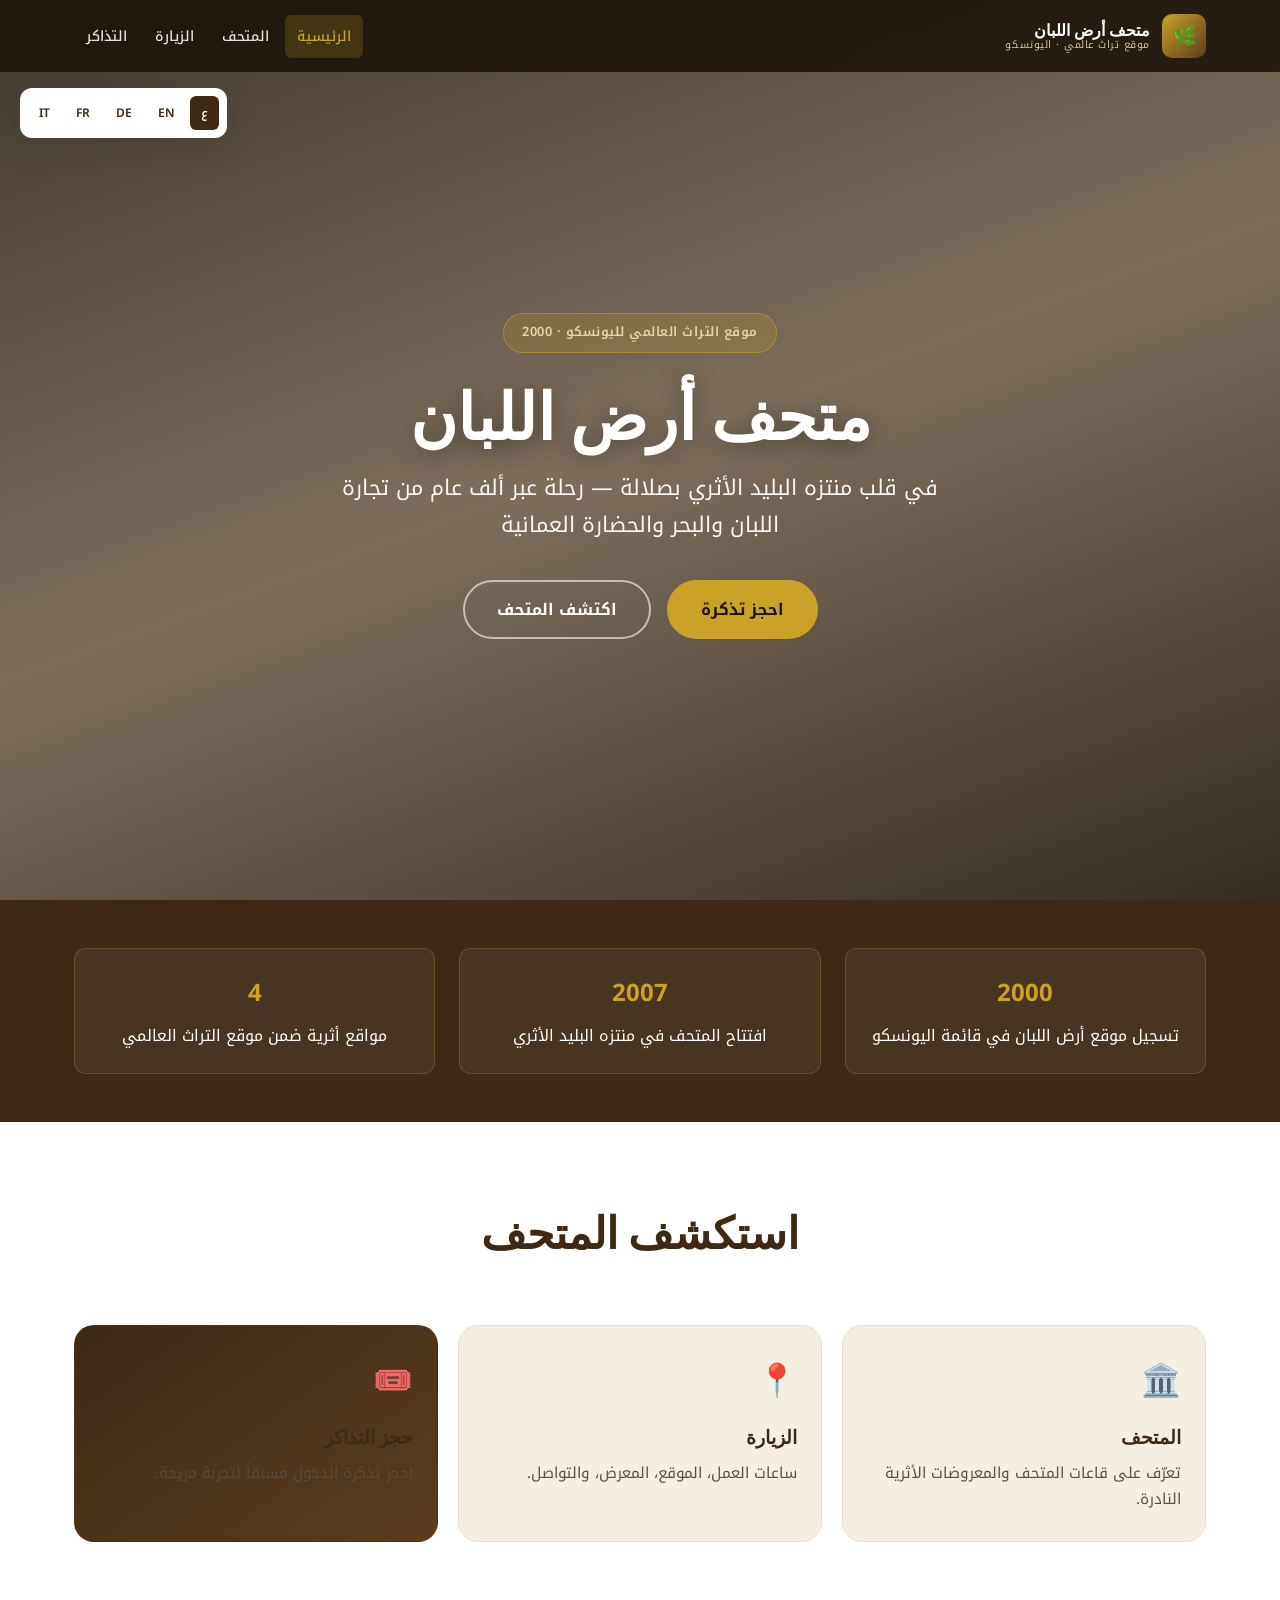
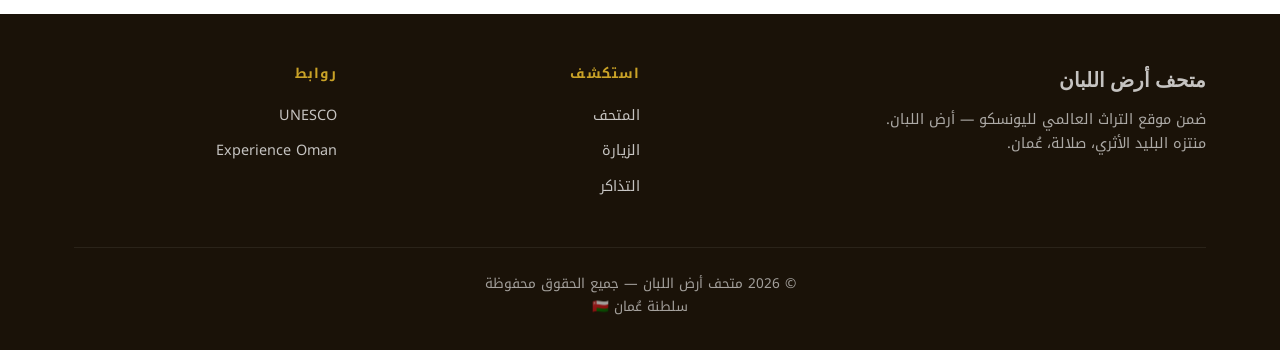
==== index[1].html @ 8c547d2c "Add files via upload" ====
<!DOCTYPE html>
<html lang="ar" dir="rtl">
<head>
    <meta charset="UTF-8">
    <meta name="viewport" content="width=device-width, initial-scale=1.0">
    <meta name="description" content="متحف أرض اللبان في البليد بصلالة — موقع التراث العالمي لليونسكو.">
    <link rel="icon" href="favicon.svg" type="image/svg+xml">
    <link rel="stylesheet" href="style.css">
    <link rel="preconnect" href="https://fonts.googleapis.com">
    <link rel="preconnect" href="https://fonts.gstatic.com" crossorigin>
    <link href="https://fonts.googleapis.com/css2?family=Noto+Kufi+Arabic:wght@400;600;700&family=Playfair+Display:wght@600;700&family=Source+Sans+3:wght@400;600;700&display=swap" rel="stylesheet">
    <title>متحف أرض اللبان</title>
</head>
<body class="lang-rtl" data-page="index">
    <a href="#main" class="skip-link" data-i18n="skip">تخطي إلى المحتوى</a>

    <div class="language-toggle" role="group" aria-label="Language">
        <a href="#" class="lang-btn active" data-lang="ar" aria-current="true">ع</a>
        <a href="#" class="lang-btn" data-lang="en">EN</a>
        <a href="#" class="lang-btn" data-lang="de">DE</a>
        <a href="#" class="lang-btn" data-lang="fr">FR</a>
        <a href="#" class="lang-btn" data-lang="it">IT</a>
    </div>

    <header class="navbar" role="banner">
        <div class="container">
            <a href="index.html" class="logo">
                <span class="logo-mark" aria-hidden="true">🌿</span>
                <span class="logo-text">
                    <span class="logo-title" data-i18n="logo.title">متحف أرض اللبان</span>
                    <span class="logo-sub" data-i18n="logo.sub">موقع تراث عالمي · اليونسكو</span>
                </span>
            </a>
            <button class="nav-toggle" type="button" aria-expanded="false" aria-controls="main-nav">
                <span></span><span></span><span></span>
            </button>
            <nav id="main-nav" aria-label="Main">
                <ul class="nav-links">
                    <li><a href="index.html" class="active" data-i18n="nav.home">الرئيسية</a></li>
                    <li><a href="museum.html" data-i18n="nav.museum">المتحف</a></li>
                    <li><a href="visit.html" data-i18n="nav.visit">الزيارة</a></li>
                    <li><a href="tickets.html" data-i18n="nav.tickets">التذاكر</a></li>
                </ul>
            </nav>
        </div>
        <div class="nav-overlay" aria-hidden="true"></div>
    </header>

    <main id="main">
        <section class="hero" aria-label="Home">
            <div class="hero-content">
                <span class="hero-badge" data-i18n="hero.badge">موقع التراث العالمي لليونسكو · 2000</span>
                <h1 data-i18n="hero.title">متحف أرض اللبان</h1>
                <p class="hero-lead" data-i18n="hero.lead">في قلب منتزه البليد الأثري بصلالة</p>
                <div class="hero-actions">
                    <a href="tickets.html" class="cta-btn cta-btn--primary" data-i18n="hero.cta.tickets">احجز تذكرة</a>
                    <a href="museum.html" class="cta-btn cta-btn--outline" data-i18n="hero.cta.museum">اكتشف المتحف</a>
                </div>
            </div>
        </section>

        <section class="unesco-strip" aria-label="UNESCO">
            <div class="container unesco-grid">
                <div class="unesco-card reveal">
                    <strong>2000</strong>
                    <span data-i18n="unesco.2000">تسجيل موقع أرض اللبان في قائمة اليونسكو</span>
                </div>
                <div class="unesco-card reveal">
                    <strong>2007</strong>
                    <span data-i18n="unesco.2007">افتتاح المتحف في منتزه البليد الأثري</span>
                </div>
                <div class="unesco-card reveal">
                    <strong>4</strong>
                    <span data-i18n="unesco.4">مواقع أثرية ضمن موقع التراث العالمي</span>
                </div>
            </div>
        </section>

        <section class="home-cards">
            <div class="container">
                <header class="section-header reveal">
                    <h2 data-i18n="home.teaser.title">استكشف المتحف</h2>
                </header>
                <div class="home-cards-grid">
                    <a href="museum.html" class="home-card reveal">
                        <span class="home-card-icon" aria-hidden="true">🏛️</span>
                        <h3 data-i18n="home.card.museum">المتحف</h3>
                        <p data-i18n="home.teaser.museum">تعرّف على قاعات المتحف والمعروضات.</p>
                    </a>
                    <a href="visit.html" class="home-card reveal">
                        <span class="home-card-icon" aria-hidden="true">📍</span>
                        <h3 data-i18n="home.card.visit">الزيارة</h3>
                        <p data-i18n="home.teaser.visit">ساعات العمل، الموقع، والتواصل.</p>
                    </a>
                    <a href="tickets.html" class="home-card reveal home-card--accent">
                        <span class="home-card-icon" aria-hidden="true">🎟️</span>
                        <h3 data-i18n="home.card.tickets">حجز التذاكر</h3>
                        <p data-i18n="home.teaser.tickets">احجز تذكرة الدخول مسبقاً.</p>
                    </a>
                </div>
            </div>
        </section>
    </main>

    <footer class="footer" role="contentinfo">
        <div class="container">
            <div class="footer-grid">
                <div class="footer-brand">
                    <p class="logo-title" data-i18n="logo.title">متحف أرض اللبان</p>
                    <p data-i18n="footer.brand">ضمن موقع التراث العالمي لليونسكو</p>
                </div>
                <div>
                    <h4 data-i18n="footer.explore">استكشف</h4>
                    <ul>
                        <li><a href="museum.html" data-i18n="nav.museum">المتحف</a></li>
                        <li><a href="visit.html" data-i18n="nav.visit">الزيارة</a></li>
                        <li><a href="tickets.html" data-i18n="nav.tickets">التذاكر</a></li>
                    </ul>
                </div>
                <div>
                    <h4 data-i18n="footer.links">روابط</h4>
                    <ul>
                        <li><a href="https://whc.unesco.org/en/list/1010/" target="_blank" rel="noopener noreferrer">UNESCO</a></li>
                        <li><a href="https://experienceoman.om/" target="_blank" rel="noopener noreferrer">Experience Oman</a></li>
                    </ul>
                </div>
            </div>
            <div class="footer-bottom">
                <p>&copy; <span id="year"></span> <span data-i18n="footer.rights">متحف أرض اللبان</span></p>
                <p data-i18n="footer.country">سلطنة عُمان 🇴🇲</p>
            </div>
        </div>
    </footer>

    <script src="i18n.js" defer></script>
    <script src="script.js" defer></script>
</body>
</html>
---- style.css ----
/* Museum of the Land of Frankincense — Design System */

*,
*::before,
*::after {
    margin: 0;
    padding: 0;
    box-sizing: border-box;
}

:root {
    --color-deep: #1a1208;
    --color-primary: #3d2914;
    --color-primary-light: #5c3d1e;
    --color-gold: #c9a227;
    --color-gold-light: #e8d5a3;
    --color-sand: #f5efe3;
    --color-sand-dark: #e8dfd0;
    --color-text: #2c2416;
    --color-text-muted: #5a5044;
    --color-white: #ffffff;
    --font-arabic: 'Noto Kufi Arabic', 'Segoe UI', sans-serif;
    --font-display: 'Playfair Display', Georgia, serif;
    --font-body: 'Source Sans 3', 'Segoe UI', sans-serif;
    --shadow-sm: 0 2px 8px rgba(26, 18, 8, 0.08);
    --shadow-md: 0 8px 32px rgba(26, 18, 8, 0.12);
    --shadow-lg: 0 16px 48px rgba(26, 18, 8, 0.18);
    --radius: 12px;
    --radius-lg: 20px;
    --transition: 0.3s cubic-bezier(0.4, 0, 0.2, 1);
    --nav-height: 72px;
}

html {
    scroll-behavior: smooth;
}

body {
    font-family: var(--font-arabic);
    line-height: 1.7;
    color: var(--color-text);
    background: var(--color-sand);
    overflow-x: hidden;
}

body.lang-ltr {
    font-family: var(--font-body);
}

img {
    max-width: 100%;
    height: auto;
    display: block;
}

a {
    color: var(--color-primary);
    transition: color var(--transition);
}

a:hover {
    color: var(--color-gold);
}

.container {
    max-width: 1180px;
    margin: 0 auto;
    padding: 0 24px;
}

/* Skip link */
.skip-link {
    position: absolute;
    top: -100px;
    left: 50%;
    transform: translateX(-50%);
    background: var(--color-gold);
    color: var(--color-deep);
    padding: 10px 20px;
    border-radius: 0 0 8px 8px;
    z-index: 10000;
    font-weight: 700;
    text-decoration: none;
}

.skip-link:focus {
    top: 0;
}

/* Language toggle */
.language-toggle {
    position: fixed;
    top: 88px;
    left: 20px;
    z-index: 1001;
    display: flex;
    flex-wrap: wrap;
    gap: 4px;
    background: var(--color-white);
    padding: 8px;
    border-radius: var(--radius);
    box-shadow: var(--shadow-md);
    max-width: calc(100vw - 40px);
}

html[dir="ltr"] .language-toggle {
    left: auto;
    right: 20px;
}

.lang-btn {
    padding: 6px 10px;
    text-decoration: none;
    color: var(--color-primary);
    border-radius: 6px;
    font-size: 0.75rem;
    font-weight: 600;
    border: 1px solid transparent;
    transition: var(--transition);
    white-space: nowrap;
}

.lang-btn.active,
.lang-btn:hover {
    background: var(--color-primary);
    color: var(--color-white);
}

/* Navigation */
.navbar {
    position: fixed;
    top: 0;
    left: 0;
    right: 0;
    z-index: 1000;
    height: var(--nav-height);
    background: rgba(26, 18, 8, 0.85);
    backdrop-filter: blur(12px);
    -webkit-backdrop-filter: blur(12px);
    transition: background var(--transition), box-shadow var(--transition);
}

.navbar--scrolled {
    background: rgba(26, 18, 8, 0.96);
    box-shadow: var(--shadow-md);
}

.navbar .container {
    display: flex;
    align-items: center;
    justify-content: space-between;
    height: 100%;
    gap: 16px;
}

.logo {
    display: flex;
    align-items: center;
    gap: 12px;
    text-decoration: none;
    color: var(--color-white);
    flex-shrink: 0;
}

.logo-mark {
    width: 44px;
    height: 44px;
    border-radius: 10px;
    background: linear-gradient(135deg, var(--color-gold), var(--color-primary-light));
    display: flex;
    align-items: center;
    justify-content: center;
    font-size: 1.25rem;
}

.logo-text {
    display: flex;
    flex-direction: column;
    line-height: 1.2;
}

.logo-title {
    font-family: var(--font-display);
    font-size: 1rem;
    font-weight: 700;
    color: var(--color-white);
}

.logo-sub {
    font-size: 0.65rem;
    color: var(--color-gold-light);
    opacity: 0.9;
    letter-spacing: 0.05em;
    text-transform: uppercase;
}

.nav-toggle {
    display: none;
    flex-direction: column;
    justify-content: center;
    gap: 5px;
    width: 44px;
    height: 44px;
    background: transparent;
    border: 1px solid rgba(255, 255, 255, 0.3);
    border-radius: 8px;
    cursor: pointer;
    padding: 10px;
}

.nav-toggle span {
    display: block;
    height: 2px;
    background: var(--color-white);
    border-radius: 2px;
    transition: var(--transition);
}

.nav-toggle.is-active span:nth-child(1) {
    transform: translateY(7px) rotate(45deg);
}

.nav-toggle.is-active span:nth-child(2) {
    opacity: 0;
}

.nav-toggle.is-active span:nth-child(3) {
    transform: translateY(-7px) rotate(-45deg);
}

.nav-links {
    display: flex;
    list-style: none;
    gap: 4px;
    align-items: center;
}

.nav-links a {
    color: rgba(255, 255, 255, 0.88);
    text-decoration: none;
    font-size: 0.875rem;
    font-weight: 500;
    padding: 8px 12px;
    border-radius: 6px;
    transition: var(--transition);
}

.nav-links a:hover,
.nav-links a.active {
    color: var(--color-white);
    background: rgba(201, 162, 39, 0.2);
}

.nav-overlay {
    display: none;
}

/* Hero */
.hero {
    min-height: 100vh;
    min-height: 100dvh;
    display: flex;
    align-items: center;
    justify-content: center;
    text-align: center;
    color: var(--color-white);
    position: relative;
    padding: calc(var(--nav-height) + 60px) 24px 80px;
    background:
        linear-gradient(160deg, rgba(26, 18, 8, 0.82) 0%, rgba(61, 41, 20, 0.65) 50%, rgba(26, 18, 8, 0.88) 100%),
        url('https://commons.wikimedia.org/wiki/Special:FilePath/Salalah,_museo_della_terra_degli_incensi,_entrata.jpg?width=1920') center/cover no-repeat;
}

.hero-badge {
    display: inline-flex;
    align-items: center;
    gap: 8px;
    background: rgba(201, 162, 39, 0.2);
    border: 1px solid rgba(201, 162, 39, 0.5);
    padding: 8px 18px;
    border-radius: 50px;
    font-size: 0.8rem;
    font-weight: 600;
    letter-spacing: 0.04em;
    margin-bottom: 24px;
    color: var(--color-gold-light);
}

.hero-content {
    position: relative;
    z-index: 2;
    max-width: 820px;
}

.hero h1 {
    font-family: var(--font-display);
    font-size: clamp(2.25rem, 6vw, 4rem);
    font-weight: 700;
    line-height: 1.15;
    margin-bottom: 20px;
    text-shadow: 0 4px 24px rgba(0, 0, 0, 0.4);
}

.hero-lead {
    font-size: clamp(1rem, 2.5vw, 1.35rem);
    opacity: 0.95;
    margin-bottom: 36px;
    max-width: 600px;
    margin-left: auto;
    margin-right: auto;
}

.hero-actions {
    display: flex;
    flex-wrap: wrap;
    gap: 16px;
    justify-content: center;
}

.cta-btn {
    display: inline-flex;
    align-items: center;
    justify-content: center;
    padding: 14px 32px;
    border-radius: 50px;
    font-size: 1rem;
    font-weight: 700;
    cursor: pointer;
    text-decoration: none;
    transition: var(--transition);
    border: 2px solid transparent;
}

.cta-btn--primary {
    background: var(--color-gold);
    color: var(--color-deep);
    border-color: var(--color-gold);
}

.cta-btn--primary:hover {
    background: var(--color-gold-light);
    transform: translateY(-2px);
    box-shadow: var(--shadow-lg);
}

.cta-btn--outline {
    background: transparent;
    color: var(--color-white);
    border-color: rgba(255, 255, 255, 0.6);
}

.cta-btn--outline:hover {
    background: rgba(255, 255, 255, 0.12);
    border-color: var(--color-white);
}

/* Section common */
section {
    padding: 96px 0;
}

.section-header {
    text-align: center;
    max-width: 680px;
    margin: 0 auto 56px;
}

.section-header h2 {
    font-family: var(--font-display);
    font-size: clamp(1.75rem, 4vw, 2.75rem);
    color: var(--color-primary);
    margin-bottom: 16px;
}

.section-header p {
    color: var(--color-text-muted);
    font-size: 1.05rem;
}

.section-tag {
    display: inline-block;
    font-size: 0.75rem;
    font-weight: 700;
    letter-spacing: 0.12em;
    text-transform: uppercase;
    color: var(--color-gold);
    margin-bottom: 12px;
}

/* UNESCO strip */
.unesco-strip {
    background: var(--color-primary);
    color: var(--color-white);
    padding: 48px 0;
}

.unesco-grid {
    display: grid;
    grid-template-columns: repeat(auto-fit, minmax(220px, 1fr));
    gap: 24px;
}

.unesco-card {
    text-align: center;
    padding: 24px;
    border-radius: var(--radius);
    background: rgba(255, 255, 255, 0.06);
    border: 1px solid rgba(201, 162, 39, 0.25);
    opacity: 0;
    transform: translateY(20px);
    transition: opacity 0.6s ease, transform 0.6s ease;
}

.unesco-card.is-visible {
    opacity: 1;
    transform: translateY(0);
}

.unesco-card strong {
    display: block;
    font-size: 1.5rem;
    color: var(--color-gold);
    margin-bottom: 8px;
}

/* About */
.about {
    background: var(--color-white);
}

.about-content {
    display: grid;
    grid-template-columns: 1fr 1fr;
    gap: 56px;
    align-items: center;
}

.about-text p {
    margin-bottom: 18px;
    color: var(--color-text-muted);
}

.about-text h3 {
    color: var(--color-primary);
    margin: 28px 0 16px;
    font-size: 1.15rem;
}

.features {
    list-style: none;
}

.features li {
    padding: 10px 0;
    padding-inline-start: 28px;
    position: relative;
    color: var(--color-text-muted);
}

.features li::before {
    content: '';
    position: absolute;
    inset-inline-start: 0;
    top: 50%;
    transform: translateY(-50%);
    width: 8px;
    height: 8px;
    background: var(--color-gold);
    border-radius: 50%;
}

.about-image img {
    border-radius: var(--radius-lg);
    box-shadow: var(--shadow-lg);
    width: 100%;
    aspect-ratio: 4/3;
    object-fit: cover;
}

/* Halls */
.halls {
    background: var(--color-sand);
}

.halls-grid {
    display: grid;
    grid-template-columns: repeat(auto-fit, minmax(280px, 1fr));
    gap: 28px;
}

.hall-card {
    background: var(--color-white);
    border-radius: var(--radius-lg);
    overflow: hidden;
    box-shadow: var(--shadow-sm);
    transition: var(--transition);
}

.hall-card:hover {
    transform: translateY(-6px);
    box-shadow: var(--shadow-md);
}

.hall-card img {
    width: 100%;
    height: 200px;
    object-fit: cover;
}

.hall-card-body {
    padding: 28px;
}

.hall-card h3 {
    color: var(--color-primary);
    margin-bottom: 12px;
    font-family: var(--font-display);
}

.hall-card p {
    color: var(--color-text-muted);
    font-size: 0.95rem;
}

/* Video */
.video-section {
    background: var(--color-deep);
    color: var(--color-white);
}

.video-section .section-header h2,
.video-section .section-header p {
    color: var(--color-white);
}

.video-section .section-header p {
    opacity: 0.8;
}

.video-container {
    position: relative;
    border-radius: var(--radius-lg);
    overflow: hidden;
    box-shadow: var(--shadow-lg);
    aspect-ratio: 16/9;
    max-width: 960px;
    margin: 0 auto;
}

.video-container iframe {
    position: absolute;
    inset: 0;
    width: 100%;
    height: 100%;
    border: 0;
}

.video-note {
    text-align: center;
    margin-top: 20px;
    font-size: 0.85rem;
    opacity: 0.65;
}

/* Gallery */
.gallery {
    background: var(--color-white);
}

.gallery-grid {
    display: grid;
    grid-template-columns: repeat(auto-fill, minmax(280px, 1fr));
    gap: 20px;
}

.gallery-item {
    position: relative;
    border-radius: var(--radius);
    overflow: hidden;
    box-shadow: var(--shadow-sm);
    opacity: 0;
    transform: translateY(16px);
    transition: opacity 0.5s ease, transform 0.5s ease, box-shadow var(--transition);
}

.gallery-item.is-visible {
    opacity: 1;
    transform: translateY(0);
}

.gallery-item:hover {
    box-shadow: var(--shadow-md);
}

.gallery-item img {
    width: 100%;
    height: 220px;
    object-fit: cover;
    transition: transform 0.5s ease;
}

.gallery-item:hover img {
    transform: scale(1.05);
}

.gallery-item figcaption {
    padding: 16px;
    background: var(--color-sand);
    font-weight: 600;
    color: var(--color-primary);
    font-size: 0.9rem;
}

.gallery-credit {
    text-align: center;
    margin-top: 24px;
    font-size: 0.8rem;
    color: var(--color-text-muted);
}

/* Exhibits */
.exhibits {
    background: var(--color-sand);
}

.exhibits-detailed {
    display: flex;
    flex-direction: column;
    gap: 32px;
}

.exhibit-detailed-card {
    background: var(--color-white);
    border-radius: var(--radius-lg);
    overflow: hidden;
    box-shadow: var(--shadow-sm);
    opacity: 0;
    transform: translateY(20px);
    transition: opacity 0.5s ease, transform 0.5s ease;
}

.exhibit-detailed-card.is-visible {
    opacity: 1;
    transform: translateY(0);
}

.exhibit-detail-header {
    display: flex;
    flex-wrap: wrap;
    align-items: center;
    justify-content: space-between;
    gap: 12px;
    padding: 24px 28px;
    background: linear-gradient(135deg, var(--color-primary), var(--color-primary-light));
    color: var(--color-white);
}

.exhibit-detail-header h3 {
    font-family: var(--font-display);
    font-size: 1.25rem;
}

.period {
    background: rgba(201, 162, 39, 0.25);
    color: var(--color-gold-light);
    padding: 6px 14px;
    border-radius: 50px;
    font-size: 0.8rem;
    font-weight: 600;
}

.exhibit-detail-content {
    display: grid;
    grid-template-columns: 280px 1fr;
    gap: 32px;
    padding: 28px;
}

.exhibit-detail-image img {
    border-radius: var(--radius);
    width: 100%;
    aspect-ratio: 4/3;
    object-fit: cover;
}

.exhibit-detail-text p {
    margin-bottom: 14px;
    color: var(--color-text-muted);
}

.exhibit-detail-text strong {
    color: var(--color-primary);
}

.exhibit-details {
    margin-top: 16px;
    padding-inline-start: 20px;
    color: var(--color-text-muted);
}

.exhibit-details li {
    margin-bottom: 8px;
}

/* Map */
.map-section {
    background: var(--color-white);
}

.map-wrapper {
    display: grid;
    grid-template-columns: 1.4fr 1fr;
    gap: 32px;
    align-items: start;
}

.map-container {
    border-radius: var(--radius-lg);
    overflow: hidden;
    box-shadow: var(--shadow-md);
    min-height: 400px;
}

.map-container iframe {
    width: 100%;
    height: 100%;
    min-height: 400px;
    border: 0;
    display: block;
}

.map-info {
    background: var(--color-sand);
    padding: 32px;
    border-radius: var(--radius-lg);
    border-inline-start: 4px solid var(--color-gold);
}

.map-info h3 {
    color: var(--color-primary);
    margin-bottom: 20px;
    font-family: var(--font-display);
}

.map-info p {
    margin-bottom: 14px;
    color: var(--color-text-muted);
}

.map-info strong {
    color: var(--color-primary);
}

.map-link {
    display: inline-flex;
    margin-top: 16px;
    font-weight: 600;
}

/* Visiting */
.visiting {
    background: var(--color-sand);
}

.visiting-grid {
    display: grid;
    grid-template-columns: repeat(auto-fit, minmax(260px, 1fr));
    gap: 24px;
}

.visit-card {
    background: var(--color-white);
    padding: 28px;
    border-radius: var(--radius-lg);
    border-top: 4px solid var(--color-gold);
    box-shadow: var(--shadow-sm);
    opacity: 0;
    transform: translateY(16px);
    transition: opacity 0.5s ease, transform 0.5s ease, box-shadow var(--transition);
}

.visit-card.is-visible {
    opacity: 1;
    transform: translateY(0);
}

.visit-card:hover {
    box-shadow: var(--shadow-md);
}

.visit-card-icon {
    font-size: 1.75rem;
    margin-bottom: 12px;
}

.visit-card h3 {
    color: var(--color-primary);
    font-size: 1.1rem;
    margin-bottom: 12px;
}

.visit-card p {
    color: var(--color-text-muted);
    font-size: 0.95rem;
    line-height: 1.8;
}

/* Contact */
.contact {
    background: var(--color-white);
}

.contact-content {
    display: grid;
    grid-template-columns: 1fr 1fr;
    gap: 48px;
}

.contact-info h3 {
    color: var(--color-primary);
    margin-bottom: 20px;
    font-family: var(--font-display);
}

.contact-info p {
    margin-bottom: 12px;
    color: var(--color-text-muted);
}

.contact-info a {
    font-weight: 600;
}

.social-links {
    display: flex;
    flex-wrap: wrap;
    gap: 10px;
    margin-top: 20px;
}

.social-btn {
    display: inline-flex;
    padding: 10px 18px;
    background: var(--color-primary);
    color: var(--color-white);
    text-decoration: none;
    border-radius: 8px;
    font-size: 0.875rem;
    font-weight: 600;
    transition: var(--transition);
}

.social-btn:hover {
    background: var(--color-gold);
    color: var(--color-deep);
}

.contact-form {
    background: var(--color-sand);
    padding: 32px;
    border-radius: var(--radius-lg);
}

.contact-form h3 {
    color: var(--color-primary);
    margin-bottom: 20px;
    font-family: var(--font-display);
}

.contact-form input,
.contact-form textarea {
    width: 100%;
    padding: 14px 16px;
    margin-bottom: 14px;
    border: 1px solid var(--color-sand-dark);
    border-radius: 8px;
    font-size: 1rem;
    font-family: inherit;
    background: var(--color-white);
    transition: border-color var(--transition), box-shadow var(--transition);
}

.contact-form input:focus,
.contact-form textarea:focus {
    outline: none;
    border-color: var(--color-gold);
    box-shadow: 0 0 0 3px rgba(201, 162, 39, 0.2);
}

.submit-btn {
    width: 100%;
    padding: 14px;
    background: var(--color-primary);
    color: var(--color-white);
    border: none;
    border-radius: 8px;
    font-size: 1rem;
    font-weight: 700;
    cursor: pointer;
    font-family: inherit;
    transition: var(--transition);
}

.submit-btn:hover {
    background: var(--color-gold);
    color: var(--color-deep);
}

.form-status {
    margin-top: 12px;
    padding: 12px;
    background: rgba(201, 162, 39, 0.15);
    border-radius: 8px;
    color: var(--color-primary);
    font-size: 0.9rem;
}

/* Footer */
.footer {
    background: var(--color-deep);
    color: rgba(255, 255, 255, 0.85);
    padding: 48px 0 32px;
}

.footer-grid {
    display: grid;
    grid-template-columns: 2fr 1fr 1fr;
    gap: 40px;
    margin-bottom: 40px;
}

.footer-brand .logo-title {
    font-size: 1.25rem;
    margin-bottom: 12px;
}

.footer-brand p {
    font-size: 0.9rem;
    opacity: 0.75;
    max-width: 320px;
}

.footer h4 {
    color: var(--color-gold);
    font-size: 0.85rem;
    letter-spacing: 0.08em;
    text-transform: uppercase;
    margin-bottom: 16px;
}

.footer ul {
    list-style: none;
}

.footer ul li {
    margin-bottom: 8px;
}

.footer ul a {
    color: rgba(255, 255, 255, 0.75);
    text-decoration: none;
    font-size: 0.9rem;
}

.footer ul a:hover {
    color: var(--color-gold-light);
}

.footer-bottom {
    border-top: 1px solid rgba(255, 255, 255, 0.1);
    padding-top: 24px;
    text-align: center;
    font-size: 0.85rem;
    opacity: 0.7;
}

/* Lightbox */
#lightbox {
    position: fixed;
    inset: 0;
    z-index: 2000;
    display: flex;
    align-items: center;
    justify-content: center;
    padding: 24px;
}

#lightbox[hidden] {
    display: none;
}

.lightbox-backdrop {
    position: absolute;
    inset: 0;
    background: rgba(0, 0, 0, 0.9);
}

.lightbox-content {
    position: relative;
    z-index: 1;
    max-width: 90vw;
    max-height: 90vh;
}

.lightbox-content img {
    max-height: 80vh;
    border-radius: var(--radius);
}

.lightbox-caption {
    color: var(--color-white);
    text-align: center;
    margin-top: 12px;
}

.lightbox-close {
    position: absolute;
    top: -48px;
    inset-inline-end: 0;
    background: transparent;
    border: none;
    color: var(--color-white);
    font-size: 2rem;
    cursor: pointer;
    line-height: 1;
}

body.lightbox-open,
body.nav-open {
    overflow: hidden;
}

/* Reveal */
.reveal {
    opacity: 0;
    transform: translateY(24px);
    transition: opacity 0.7s ease, transform 0.7s ease;
}

.reveal.is-visible {
    opacity: 1;
    transform: translateY(0);
}

/* Animations */
@keyframes fadeInUp {
    from {
        opacity: 0;
        transform: translateY(24px);
    }
    to {
        opacity: 1;
        transform: translateY(0);
    }
}

.hero-content {
    animation: fadeInUp 1s ease-out;
}

/* Page hero (inner pages) */
.page-hero {
    padding: calc(var(--nav-height) + 48px) 0 40px;
    background: linear-gradient(165deg, var(--color-deep) 0%, var(--color-primary) 100%);
    color: var(--color-white);
    text-align: center;
}

.page-hero h1 {
    font-family: var(--font-display);
    font-size: clamp(1.75rem, 5vw, 2.5rem);
}

.page-hero-lead {
    margin-top: 12px;
    max-width: 560px;
    margin-inline: auto;
    opacity: 0.9;
    line-height: 1.6;
}

.page-hero--tickets .section-tag {
    display: inline-block;
    margin-bottom: 12px;
}

/* Home cards */
.home-cards {
    padding: 72px 0;
    background: var(--color-white);
}

.home-cards-grid {
    display: grid;
    grid-template-columns: repeat(auto-fit, minmax(240px, 1fr));
    gap: 20px;
}

.home-card {
    display: block;
    padding: 28px 24px;
    background: var(--color-sand);
    border-radius: var(--radius-lg);
    text-decoration: none;
    color: inherit;
    border: 1px solid var(--color-sand-dark);
    transition: var(--transition);
    opacity: 0;
    transform: translateY(16px);
}

.home-card.is-visible {
    opacity: 1;
    transform: translateY(0);
}

.home-card:hover {
    transform: translateY(-4px);
    box-shadow: var(--shadow-md);
    border-color: var(--color-gold-light);
}

.home-card--accent {
    background: linear-gradient(145deg, var(--color-primary), var(--color-primary-light));
    color: var(--color-white);
    border-color: transparent;
}

.home-card--accent h3,
.home-card--accent p {
    color: var(--color-white);
}

.home-card--accent p {
    opacity: 0.85;
}

.home-card-icon {
    font-size: 2rem;
    display: block;
    margin-bottom: 12px;
}

.home-card h3 {
    font-family: var(--font-display);
    color: var(--color-primary);
    margin-bottom: 8px;
    font-size: 1.2rem;
}

.home-card p {
    color: var(--color-text-muted);
    font-size: 0.95rem;
}

.gallery-grid--compact {
    grid-template-columns: repeat(auto-fill, minmax(200px, 1fr));
}

.gallery-grid--compact .gallery-item img {
    height: 180px;
}

/* Video facade — loads YouTube only on tap */
.video-facade {
    display: block;
    width: 100%;
    height: 100%;
    position: absolute;
    inset: 0;
    padding: 0;
    border: 0;
    cursor: pointer;
    background: var(--color-deep);
}

.video-facade img {
    width: 100%;
    height: 100%;
    object-fit: cover;
}

.video-facade-play {
    position: absolute;
    inset: 0;
    display: flex;
    align-items: center;
    justify-content: center;
    background: rgba(26, 18, 8, 0.45);
    color: var(--color-white);
    font-weight: 700;
    font-size: 1rem;
}

.video-facade-play::before {
    content: '▶';
    margin-inline-end: 10px;
    font-size: 1.25rem;
}

.video-container .video-iframe {
    position: absolute;
    inset: 0;
    width: 100%;
    height: 100%;
    border: 0;
}

.map-lazy {
    min-height: 280px;
    background: var(--color-sand-dark);
    border-radius: var(--radius-lg);
    overflow: hidden;
}

.map-lazy iframe {
    width: 100%;
    height: 100%;
    min-height: 280px;
    border: 0;
}

.visit-card-link {
    display: inline-block;
    margin-top: 12px;
    font-weight: 700;
    font-size: 0.9rem;
    text-decoration: none;
    color: var(--color-gold);
}

.visit-card-link:hover {
    color: var(--color-primary);
}

/* Tickets */
.tickets-section {
    padding: 48px 0 80px;
    background: var(--color-white);
}

.tickets-layout {
    display: grid;
    grid-template-columns: 1fr 1.4fr;
    gap: 40px;
    align-items: start;
}

.tickets-price-card {
    background: var(--color-sand);
    padding: 24px;
    border-radius: var(--radius-lg);
    margin-bottom: 20px;
}

.tickets-price-card h3 {
    color: var(--color-primary);
    margin-bottom: 8px;
    font-size: 1rem;
}

.tickets-price-value {
    font-size: 1.35rem;
    font-weight: 700;
    color: var(--color-primary);
    font-family: var(--font-display);
}

.tickets-hours-note {
    margin-top: 8px;
    font-size: 0.85rem;
    color: var(--color-text-muted);
}

.tickets-tips {
    list-style: none;
    margin-bottom: 24px;
    color: var(--color-text-muted);
    font-size: 0.95rem;
}

.tickets-tips li {
    padding: 8px 0;
    padding-inline-start: 20px;
    position: relative;
}

.tickets-tips li::before {
    content: '•';
    position: absolute;
    inset-inline-start: 0;
    color: var(--color-gold);
}

.tickets-info-link {
    width: 100%;
    text-align: center;
}

.tickets-form {
    background: var(--color-sand);
    padding: 28px;
    border-radius: var(--radius-lg);
    display: flex;
    flex-direction: column;
    gap: 16px;
}

.tickets-form label {
    display: flex;
    flex-direction: column;
    gap: 6px;
    font-weight: 600;
    font-size: 0.9rem;
    color: var(--color-primary);
}

.tickets-form input,
.tickets-form select,
.tickets-form textarea,
.contact-form input,
.contact-form textarea {
    padding: 12px 14px;
    border: 1px solid var(--color-sand-dark);
    border-radius: 8px;
    font: inherit;
    background: var(--color-white);
    width: 100%;
}

.form-row {
    display: grid;
    grid-template-columns: 1fr 1fr;
    gap: 16px;
}

.submit-btn--large {
    padding: 16px 24px;
    font-size: 1.05rem;
}

.nav-links a.active {
    color: var(--color-gold);
}

/* Responsive — mobile & tablet */
@media (max-width: 900px) {
    :root {
        --nav-height: 64px;
    }

    /* backdrop-filter breaks position:fixed — menu stuck in header */
    .navbar {
        backdrop-filter: none;
        -webkit-backdrop-filter: none;
    }

    .logo-sub {
        display: none;
    }

    .logo-title {
        font-size: 0.9rem;
    }

    .logo-mark {
        width: 38px;
        height: 38px;
    }

    .nav-toggle {
        display: flex;
        flex-shrink: 0;
    }

    /* Hide desktop nav in header — drawer only when open */
    .navbar nav {
        position: static;
    }

    .nav-links {
        display: none;
        position: fixed;
        top: var(--nav-height);
        inset-inline-end: 0;
        inset-inline-start: auto;
        width: min(280px, 78vw);
        max-width: 280px;
        height: calc(100dvh - var(--nav-height));
        height: calc(100vh - var(--nav-height));
        margin: 0;
        padding: 16px 12px 24px;
        background: var(--color-deep);
        flex-direction: column;
        align-items: stretch;
        gap: 2px;
        z-index: 1100;
        overflow-y: auto;
        -webkit-overflow-scrolling: touch;
        box-shadow: -8px 0 32px rgba(0, 0, 0, 0.35);
        border-radius: 16px 0 0 0;
    }

    html[dir="rtl"] .nav-links {
        inset-inline-end: 0;
        inset-inline-start: auto;
        box-shadow: -8px 0 32px rgba(0, 0, 0, 0.35);
        border-radius: 16px 0 0 0;
    }

    html[dir="ltr"] .nav-links {
        box-shadow: 8px 0 32px rgba(0, 0, 0, 0.35);
        border-radius: 0 16px 0 0;
    }

    .nav-links.is-open {
        display: flex;
    }

    .nav-links a {
        padding: 12px 14px;
        font-size: 0.95rem;
        border-radius: 8px;
    }

    .nav-overlay {
        display: block;
        position: fixed;
        inset: 0;
        top: var(--nav-height);
        background: rgba(0, 0, 0, 0.45);
        z-index: 1090;
        opacity: 0;
        pointer-events: none;
        transition: opacity var(--transition);
    }

    .nav-overlay.is-visible {
        opacity: 1;
        pointer-events: auto;
    }

    /* Language bar: compact, inside top area — not over content */
    .language-toggle {
        top: auto;
        bottom: 12px;
        left: 12px;
        right: 12px;
        transform: none;
        justify-content: center;
        padding: 6px;
        z-index: 900;
        max-width: none;
    }

    html[dir="ltr"] .language-toggle {
        left: 12px;
        right: 12px;
        transform: none;
    }

    body.nav-open .language-toggle {
        z-index: 1080;
    }

    .lang-btn {
        flex: 1;
        text-align: center;
        padding: 8px 6px;
        font-size: 0.7rem;
    }

    .about-content,
    .contact-content,
    .map-wrapper,
    .exhibit-detail-content,
    .footer-grid,
    .tickets-layout,
    .form-row {
        grid-template-columns: 1fr;
    }

    .exhibit-detail-content {
        padding: 20px;
    }

    section {
        padding: 64px 0;
    }

    .hero {
        padding-bottom: 72px;
    }

    body {
        padding-bottom: 56px;
    }

    @keyframes navDrawerIn {
        from {
            opacity: 0;
            transform: translateX(16px);
        }
        to {
            opacity: 1;
            transform: translateX(0);
        }
    }

    html[dir="rtl"] .nav-links.is-open {
        animation: navDrawerInRtl 0.25s ease;
    }

    html[dir="ltr"] .nav-links.is-open {
        animation: navDrawerIn 0.25s ease;
    }

    @keyframes navDrawerInRtl {
        from {
            opacity: 0;
            transform: translateX(-16px);
        }
        to {
            opacity: 1;
            transform: translateX(0);
        }
    }
}

@media (max-width: 480px) {
    .hero-actions {
        flex-direction: column;
        width: 100%;
    }

    .cta-btn {
        width: 100%;
    }

    .nav-links {
        width: min(260px, 82vw);
    }
}

@media (prefers-reduced-motion: reduce) {
    *,
    *::before,
    *::after {
        animation-duration: 0.01ms !important;
        transition-duration: 0.01ms !important;
    }

    html {
        scroll-behavior: auto;
    }
}
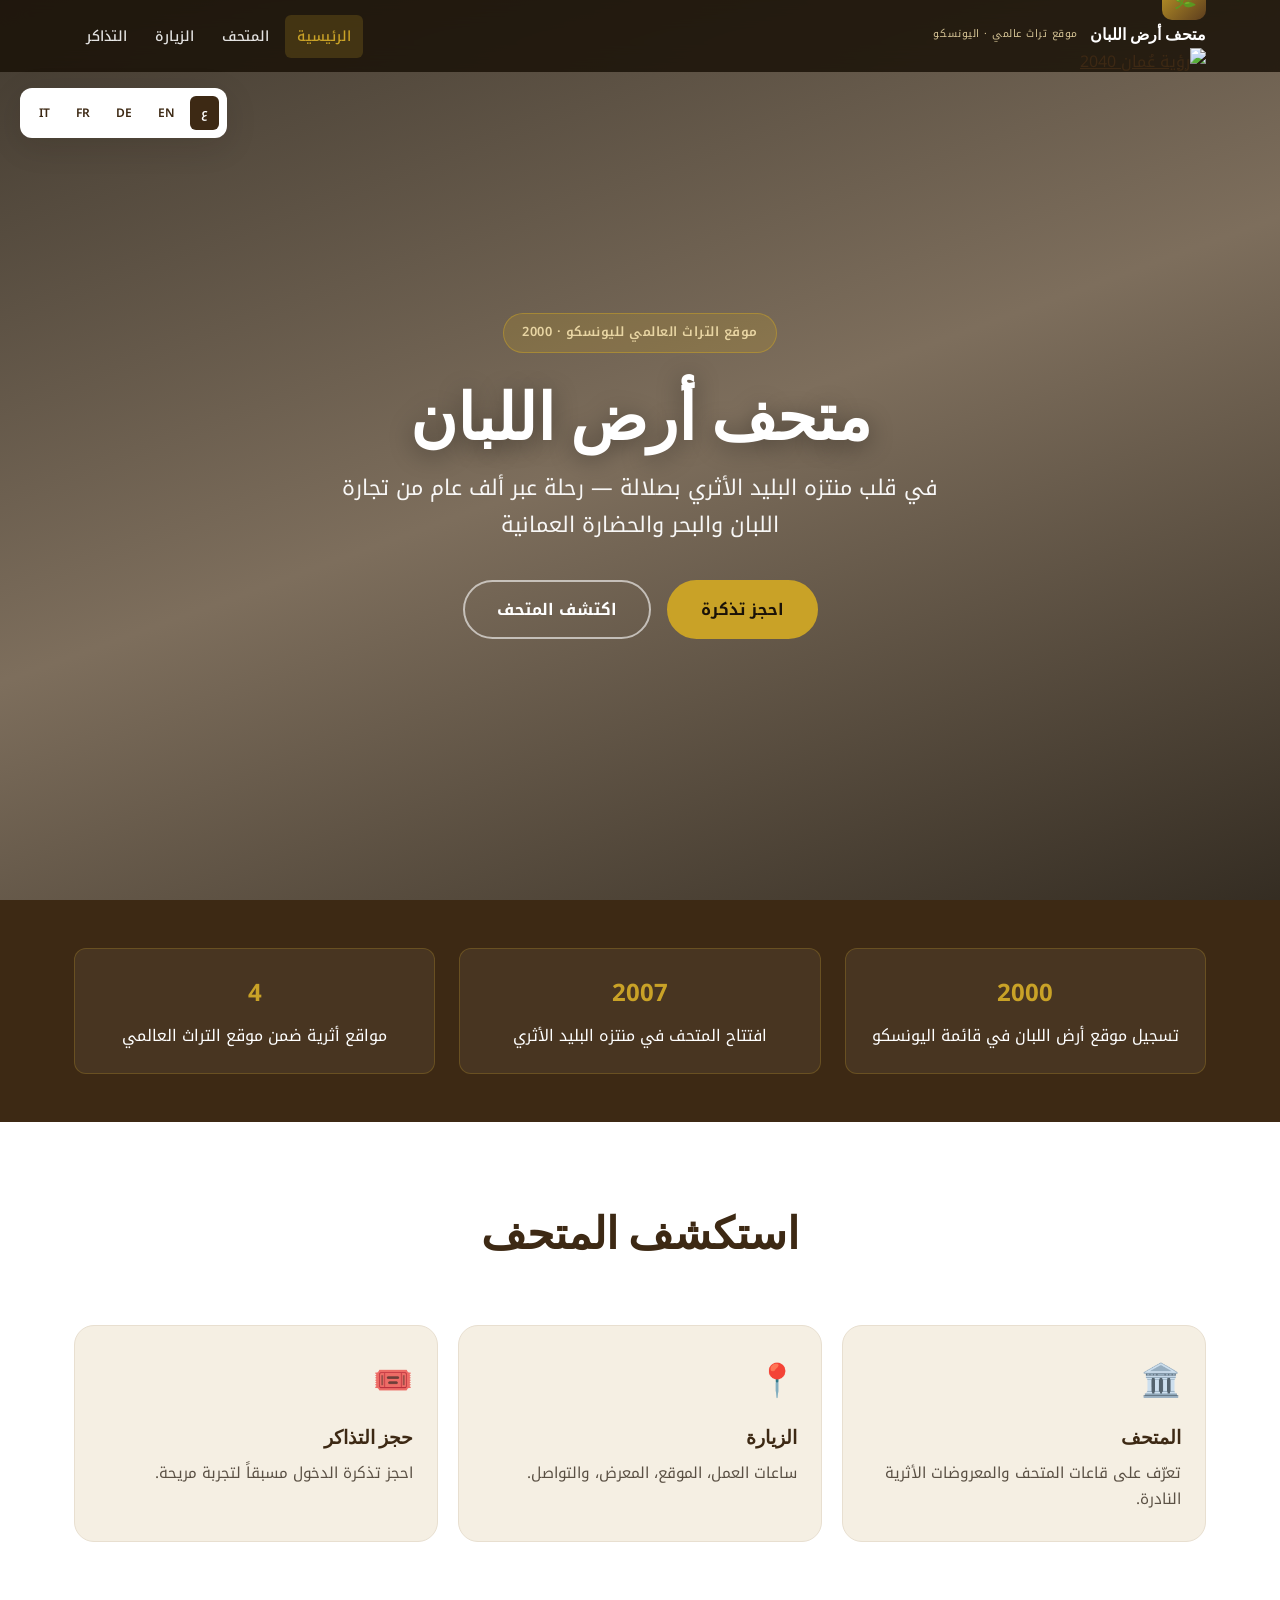
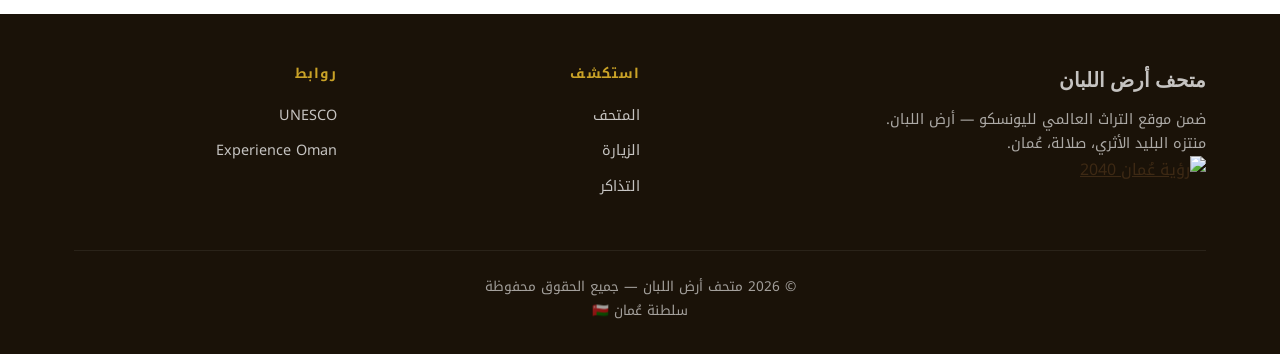
==== commit ff6595b0: "Add files via upload" ====
--- a/index[1].html
+++ b/index[1].html
@@ -24,13 +24,18 @@
 
     <header class="navbar" role="banner">
         <div class="container">
-            <a href="index.html" class="logo">
+            <div class="site-brand">
                 <span class="logo-mark" aria-hidden="true">🌿</span>
-                <span class="logo-text">
-                    <span class="logo-title" data-i18n="logo.title">متحف أرض اللبان</span>
-                    <span class="logo-sub" data-i18n="logo.sub">موقع تراث عالمي · اليونسكو</span>
-                </span>
-            </a>
+                <div class="site-brand-col">
+                    <a href="index.html" class="logo logo--text">
+                        <span class="logo-title" data-i18n="logo.title">متحف أرض اللبان</span>
+                        <span class="logo-sub" data-i18n="logo.sub">موقع تراث عالمي · اليونسكو</span>
+                    </a>
+                    <a href="https://www.oman2040.om/?lang=ar" class="vision2040-badge" target="_blank" rel="noopener noreferrer">
+                        <img src="vision2040.png" class="vision2040-logo" alt="رؤية عُمان 2040" data-i18n-alt="vision2040.alt" width="180" height="48" loading="lazy" decoding="async">
+                    </a>
+                </div>
+            </div>
             <button class="nav-toggle" type="button" aria-expanded="false" aria-controls="main-nav">
                 <span></span><span></span><span></span>
             </button>
@@ -92,7 +97,7 @@
                         <h3 data-i18n="home.card.visit">الزيارة</h3>
                         <p data-i18n="home.teaser.visit">ساعات العمل، الموقع، والتواصل.</p>
                     </a>
-                    <a href="tickets.html" class="home-card reveal home-card--accent">
+                    <a href="tickets.html" class="home-card reveal home-card--highlight">
                         <span class="home-card-icon" aria-hidden="true">🎟️</span>
                         <h3 data-i18n="home.card.tickets">حجز التذاكر</h3>
                         <p data-i18n="home.teaser.tickets">احجز تذكرة الدخول مسبقاً.</p>
@@ -108,6 +113,9 @@
                 <div class="footer-brand">
                     <p class="logo-title" data-i18n="logo.title">متحف أرض اللبان</p>
                     <p data-i18n="footer.brand">ضمن موقع التراث العالمي لليونسكو</p>
+                    <a href="https://www.oman2040.om/?lang=ar" class="vision2040-badge vision2040-badge--footer" target="_blank" rel="noopener noreferrer">
+                        <img src="vision2040.png" class="vision2040-logo" alt="رؤية عُمان 2040" data-i18n-alt="vision2040.alt" width="200" height="54" loading="lazy" decoding="async">
+                    </a>
                 </div>
                 <div>
                     <h4 data-i18n="footer.explore">استكشف</h4>
--- a/style.css
+++ b/style.css
@@ -522,46 +522,6 @@
     font-size: 0.95rem;
 }
 
-/* Video */
-.video-section {
-    background: var(--color-deep);
-    color: var(--color-white);
-}
-
-.video-section .section-header h2,
-.video-section .section-header p {
-    color: var(--color-white);
-}
-
-.video-section .section-header p {
-    opacity: 0.8;
-}
-
-.video-container {
-    position: relative;
-    border-radius: var(--radius-lg);
-    overflow: hidden;
-    box-shadow: var(--shadow-lg);
-    aspect-ratio: 16/9;
-    max-width: 960px;
-    margin: 0 auto;
-}
-
-.video-container iframe {
-    position: absolute;
-    inset: 0;
-    width: 100%;
-    height: 100%;
-    border: 0;
-}
-
-.video-note {
-    text-align: center;
-    margin-top: 20px;
-    font-size: 0.85rem;
-    opacity: 0.65;
-}
-
 /* Gallery */
 .gallery {
     background: var(--color-white);
@@ -1161,51 +1121,6 @@
     height: 180px;
 }
 
-/* Video facade — loads YouTube only on tap */
-.video-facade {
-    display: block;
-    width: 100%;
-    height: 100%;
-    position: absolute;
-    inset: 0;
-    padding: 0;
-    border: 0;
-    cursor: pointer;
-    background: var(--color-deep);
-}
-
-.video-facade img {
-    width: 100%;
-    height: 100%;
-    object-fit: cover;
-}
-
-.video-facade-play {
-    position: absolute;
-    inset: 0;
-    display: flex;
-    align-items: center;
-    justify-content: center;
-    background: rgba(26, 18, 8, 0.45);
-    color: var(--color-white);
-    font-weight: 700;
-    font-size: 1rem;
-}
-
-.video-facade-play::before {
-    content: '▶';
-    margin-inline-end: 10px;
-    font-size: 1.25rem;
-}
-
-.video-container .video-iframe {
-    position: absolute;
-    inset: 0;
-    width: 100%;
-    height: 100%;
-    border: 0;
-}
-
 .map-lazy {
     min-height: 280px;
     background: var(--color-sand-dark);
@@ -1236,27 +1151,42 @@
 /* Tickets */
 .tickets-section {
     padding: 48px 0 80px;
-    background: var(--color-white);
+    background: var(--color-sand);
 }
 
 .tickets-layout {
     display: grid;
     grid-template-columns: 1fr 1.4fr;
-    gap: 40px;
+    gap: 24px;
     align-items: start;
 }
 
+.tickets-info {
+    background: var(--color-white);
+    padding: 28px;
+    border-radius: var(--radius-lg);
+    border-top: 4px solid var(--color-gold);
+    box-shadow: var(--shadow-sm);
+    transition: box-shadow var(--transition);
+}
+
+.tickets-info:hover {
+    box-shadow: var(--shadow-md);
+}
+
 .tickets-price-card {
-    background: var(--color-sand);
-    padding: 24px;
-    border-radius: var(--radius-lg);
+    background: transparent;
+    padding: 0 0 20px;
     margin-bottom: 20px;
+    border-bottom: 1px solid var(--color-sand-dark);
+    border-radius: 0;
 }
 
 .tickets-price-card h3 {
     color: var(--color-primary);
     margin-bottom: 8px;
-    font-size: 1rem;
+    font-size: 1.1rem;
+    font-family: var(--font-display);
 }
 
 .tickets-price-value {
@@ -1277,6 +1207,7 @@
     margin-bottom: 24px;
     color: var(--color-text-muted);
     font-size: 0.95rem;
+    line-height: 1.8;
 }
 
 .tickets-tips li {
@@ -1295,15 +1226,31 @@
 .tickets-info-link {
     width: 100%;
     text-align: center;
+    background: transparent;
+    color: var(--color-primary);
+    border-color: var(--color-primary);
+}
+
+.tickets-info-link:hover {
+    background: var(--color-sand);
+    border-color: var(--color-gold);
+    color: var(--color-primary);
 }
 
 .tickets-form {
-    background: var(--color-sand);
+    background: var(--color-white);
     padding: 28px;
     border-radius: var(--radius-lg);
+    border-top: 4px solid var(--color-gold);
+    box-shadow: var(--shadow-sm);
     display: flex;
     flex-direction: column;
     gap: 16px;
+    transition: box-shadow var(--transition);
+}
+
+.tickets-form:hover {
+    box-shadow: var(--shadow-md);
 }
 
 .tickets-form label {
@@ -1317,7 +1264,26 @@
 
 .tickets-form input,
 .tickets-form select,
-.tickets-form textarea,
+.tickets-form textarea {
+    padding: 12px 14px;
+    border: 1px solid var(--color-sand-dark);
+    border-radius: 8px;
+    font: inherit;
+    background: var(--color-white);
+    color: var(--color-text);
+    color-scheme: light;
+    width: 100%;
+    transition: border-color var(--transition), box-shadow var(--transition);
+}
+
+.tickets-form input:focus,
+.tickets-form select:focus,
+.tickets-form textarea:focus {
+    outline: none;
+    border-color: var(--color-gold);
+    box-shadow: 0 0 0 3px rgba(201, 162, 39, 0.2);
+}
+
 .contact-form input,
 .contact-form textarea {
     padding: 12px 14px;
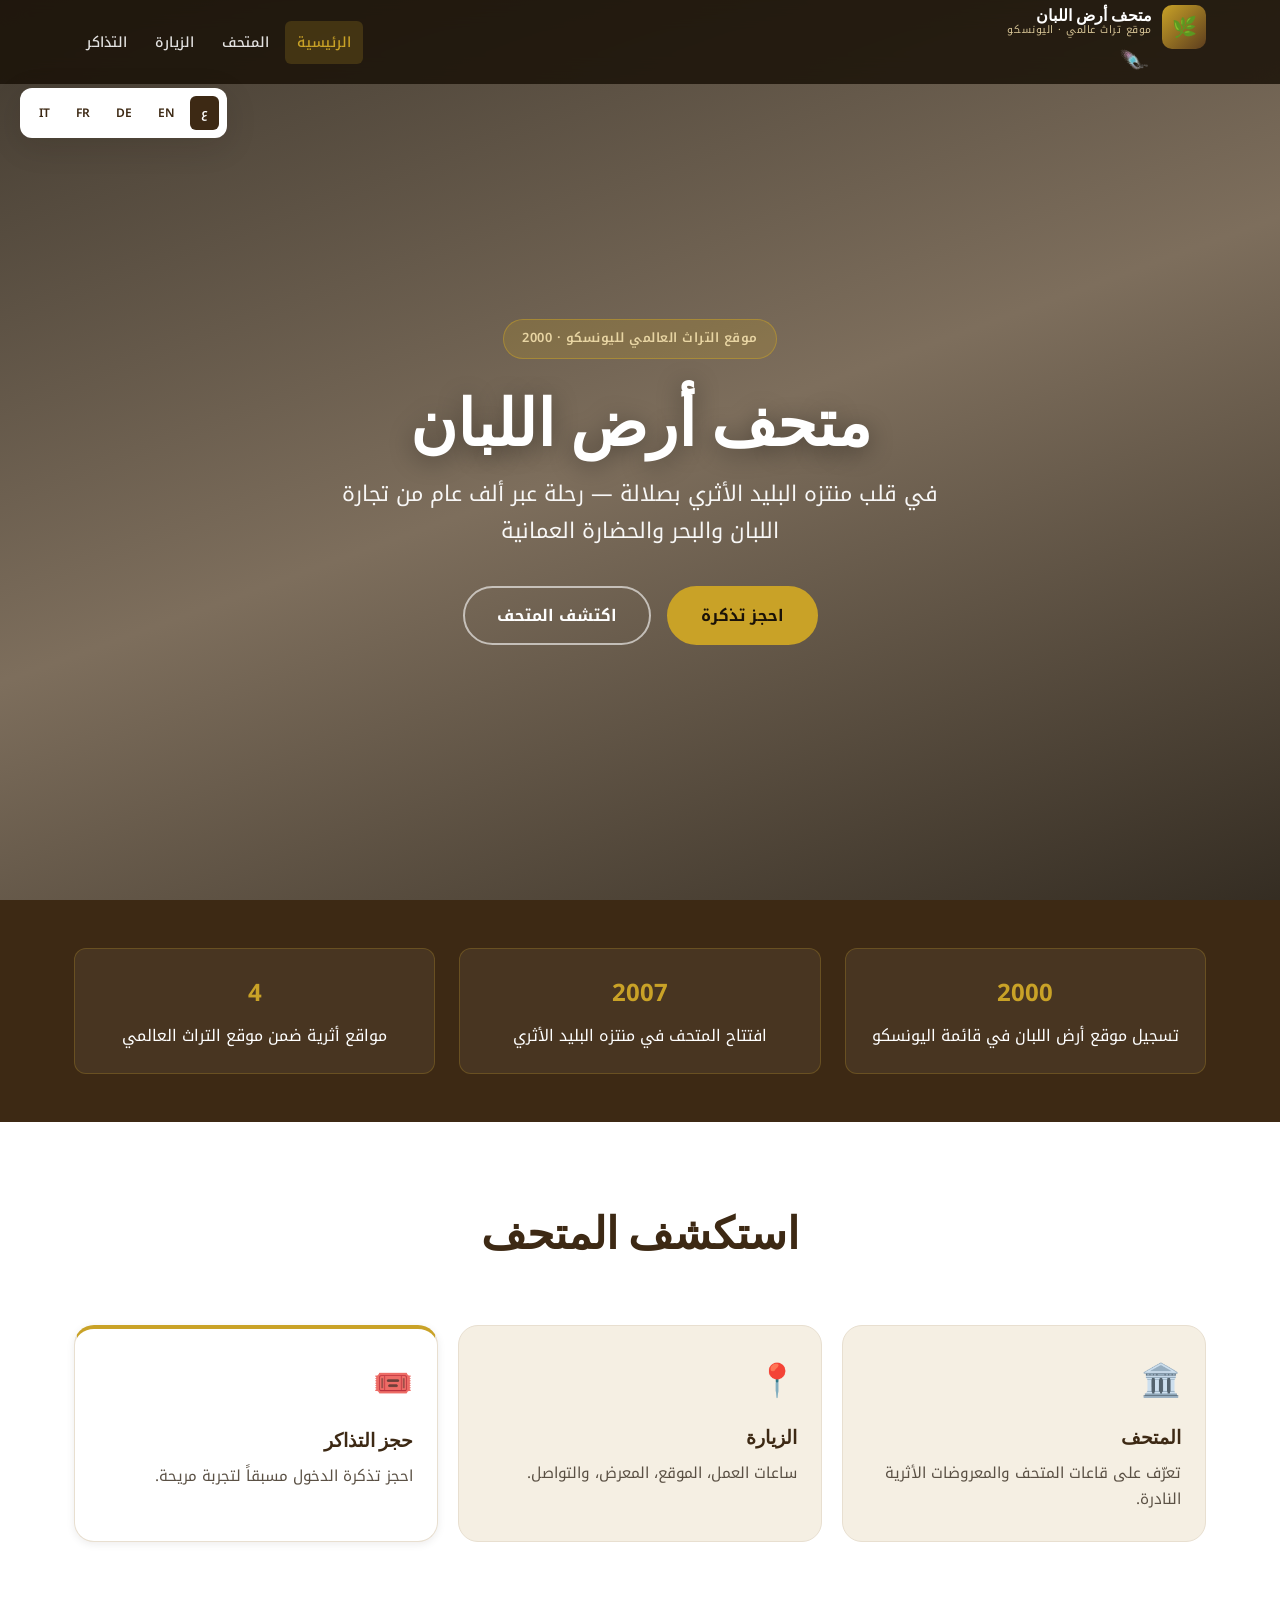
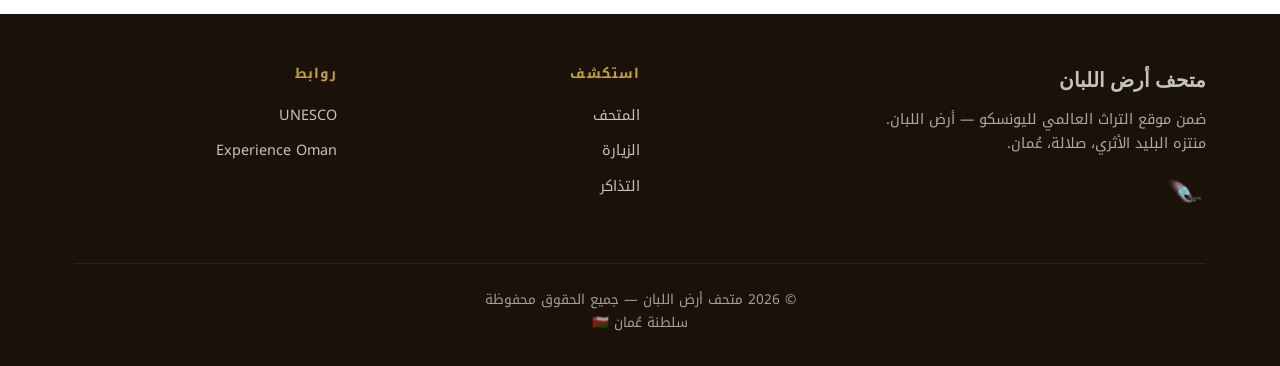
==== commit efaf0d38: "Add files via upload" ====
--- a/index[1].html
+++ b/index[1].html
@@ -54,10 +54,10 @@
     <main id="main">
         <section class="hero" aria-label="Home">
             <div class="hero-content">
-                <span class="hero-badge" data-i18n="hero.badge">موقع التراث العالمي لليونسكو · 2000</span>
-                <h1 data-i18n="hero.title">متحف أرض اللبان</h1>
-                <p class="hero-lead" data-i18n="hero.lead">في قلب منتزه البليد الأثري بصلالة</p>
-                <div class="hero-actions">
+                <span class="hero-badge hero-stagger" data-i18n="hero.badge">موقع التراث العالمي لليونسكو · 2000</span>
+                <h1 class="hero-stagger" data-i18n="hero.title">متحف أرض اللبان</h1>
+                <p class="hero-lead hero-stagger" data-i18n="hero.lead">في قلب منتزه البليد الأثري بصلالة</p>
+                <div class="hero-actions hero-stagger">
                     <a href="tickets.html" class="cta-btn cta-btn--primary" data-i18n="hero.cta.tickets">احجز تذكرة</a>
                     <a href="museum.html" class="cta-btn cta-btn--outline" data-i18n="hero.cta.museum">اكتشف المتحف</a>
                 </div>
--- a/style.css
+++ b/style.css
@@ -28,7 +28,7 @@
     --radius: 12px;
     --radius-lg: 20px;
     --transition: 0.3s cubic-bezier(0.4, 0, 0.2, 1);
-    --nav-height: 72px;
+    --nav-height: 84px;
 }
 
 html {
@@ -162,6 +162,64 @@
     flex-shrink: 0;
 }
 
+.site-brand {
+    display: flex;
+    align-items: flex-start;
+    gap: 10px;
+    flex-shrink: 0;
+    max-width: min(260px, 50vw);
+}
+
+.site-brand-col {
+    display: flex;
+    flex-direction: column;
+    align-items: flex-start;
+    gap: 6px;
+    min-width: 0;
+}
+
+.logo.logo--text {
+    flex-direction: column;
+    align-items: flex-start;
+    gap: 0;
+    line-height: 1.2;
+}
+
+.vision2040-badge {
+    display: inline-flex;
+    align-items: center;
+    padding: 0;
+    background: transparent;
+    border: none;
+    border-radius: 0;
+    box-shadow: none;
+    text-decoration: none;
+    transition: opacity var(--transition), transform var(--transition);
+}
+
+.vision2040-badge:hover {
+    opacity: 0.88;
+    transform: translateY(-1px);
+}
+
+.vision2040-logo {
+    display: block;
+    height: 36px;
+    width: auto;
+    max-width: 180px;
+    object-fit: contain;
+}
+
+.vision2040-badge--footer {
+    margin-top: 16px;
+    background: transparent;
+}
+
+.vision2040-badge--footer .vision2040-logo {
+    height: 42px;
+    max-width: 200px;
+}
+
 .logo-mark {
     width: 44px;
     height: 44px;
@@ -1080,19 +1138,18 @@
     border-color: var(--color-gold-light);
 }
 
-.home-card--accent {
-    background: linear-gradient(145deg, var(--color-primary), var(--color-primary-light));
-    color: var(--color-white);
-    border-color: transparent;
-}
-
-.home-card--accent h3,
-.home-card--accent p {
-    color: var(--color-white);
-}
-
-.home-card--accent p {
-    opacity: 0.85;
+.home-card--highlight {
+    background: var(--color-white);
+    border-top: 4px solid var(--color-gold);
+    box-shadow: var(--shadow-sm);
+}
+
+.home-card--highlight h3 {
+    color: var(--color-primary);
+}
+
+.home-card--highlight p {
+    color: var(--color-text-muted);
 }
 
 .home-card-icon {
@@ -1168,6 +1225,18 @@
     border-top: 4px solid var(--color-gold);
     box-shadow: var(--shadow-sm);
     transition: box-shadow var(--transition);
+    opacity: 1;
+    transform: none;
+}
+
+.tickets-info.reveal {
+    opacity: 0;
+    transform: translateY(16px);
+}
+
+.tickets-info.reveal.is-visible {
+    opacity: 1;
+    transform: translateY(0);
 }
 
 .tickets-info:hover {
@@ -1224,11 +1293,20 @@
 }
 
 .tickets-info-link {
+    display: inline-flex;
+    align-items: center;
+    justify-content: center;
     width: 100%;
+    padding: 14px 32px;
+    border-radius: 50px;
+    font-size: 1rem;
+    font-weight: 700;
+    text-decoration: none;
     text-align: center;
-    background: transparent;
-    color: var(--color-primary);
-    border-color: var(--color-primary);
+    background: var(--color-white);
+    color: var(--color-primary);
+    border: 2px solid var(--color-primary);
+    transition: var(--transition);
 }
 
 .tickets-info-link:hover {
@@ -1247,6 +1325,18 @@
     flex-direction: column;
     gap: 16px;
     transition: box-shadow var(--transition);
+    opacity: 1;
+    transform: none;
+}
+
+.tickets-form.reveal {
+    opacity: 0;
+    transform: translateY(16px);
+}
+
+.tickets-form.reveal.is-visible {
+    opacity: 1;
+    transform: translateY(0);
 }
 
 .tickets-form:hover {
@@ -1262,18 +1352,50 @@
     color: var(--color-primary);
 }
 
+.tickets-form label span {
+    color: var(--color-primary);
+    font-weight: 600;
+}
+
 .tickets-form input,
 .tickets-form select,
 .tickets-form textarea {
-    padding: 12px 14px;
+    padding: 14px 16px;
     border: 1px solid var(--color-sand-dark);
     border-radius: 8px;
     font: inherit;
-    background: var(--color-white);
+    font-size: 1rem;
+    background: #ffffff;
+    background-color: #ffffff;
     color: var(--color-text);
     color-scheme: light;
     width: 100%;
     transition: border-color var(--transition), box-shadow var(--transition);
+    -webkit-appearance: none;
+    appearance: none;
+}
+
+.tickets-form select {
+    background-image: url("data:image/svg+xml,%3Csvg xmlns='http://www.w3.org/2000/svg' width='12' height='8' viewBox='0 0 12 8'%3E%3Cpath fill='%233d2914' d='M1 1l5 5 5-5'/%3E%3C/svg%3E");
+    background-repeat: no-repeat;
+    background-position: left 14px center;
+    padding-inline-start: 16px;
+    padding-inline-end: 36px;
+}
+
+html[dir="ltr"] .tickets-form select {
+    background-position: right 14px center;
+}
+
+.tickets-form select option {
+    background: #ffffff;
+    color: var(--color-text);
+}
+
+.tickets-form input::placeholder,
+.tickets-form textarea::placeholder {
+    color: var(--color-text-muted);
+    opacity: 1;
 }
 
 .tickets-form input:focus,
@@ -1305,6 +1427,17 @@
     font-size: 1.05rem;
 }
 
+.tickets-form .submit-btn {
+    background: var(--color-gold);
+    color: var(--color-deep);
+    border: none;
+}
+
+.tickets-form .submit-btn:hover {
+    background: var(--color-gold-light);
+    color: var(--color-deep);
+}
+
 .nav-links a.active {
     color: var(--color-gold);
 }
@@ -1312,13 +1445,26 @@
 /* Responsive — mobile & tablet */
 @media (max-width: 900px) {
     :root {
-        --nav-height: 64px;
+        --nav-height: 76px;
     }
 
     /* backdrop-filter breaks position:fixed — menu stuck in header */
     .navbar {
         backdrop-filter: none;
         -webkit-backdrop-filter: none;
+    }
+
+    .vision2040-logo {
+        height: 28px;
+        max-width: 140px;
+    }
+
+    .vision2040-badge {
+        padding: 0;
+    }
+
+    .site-brand {
+        max-width: 58vw;
     }
 
     .logo-sub {
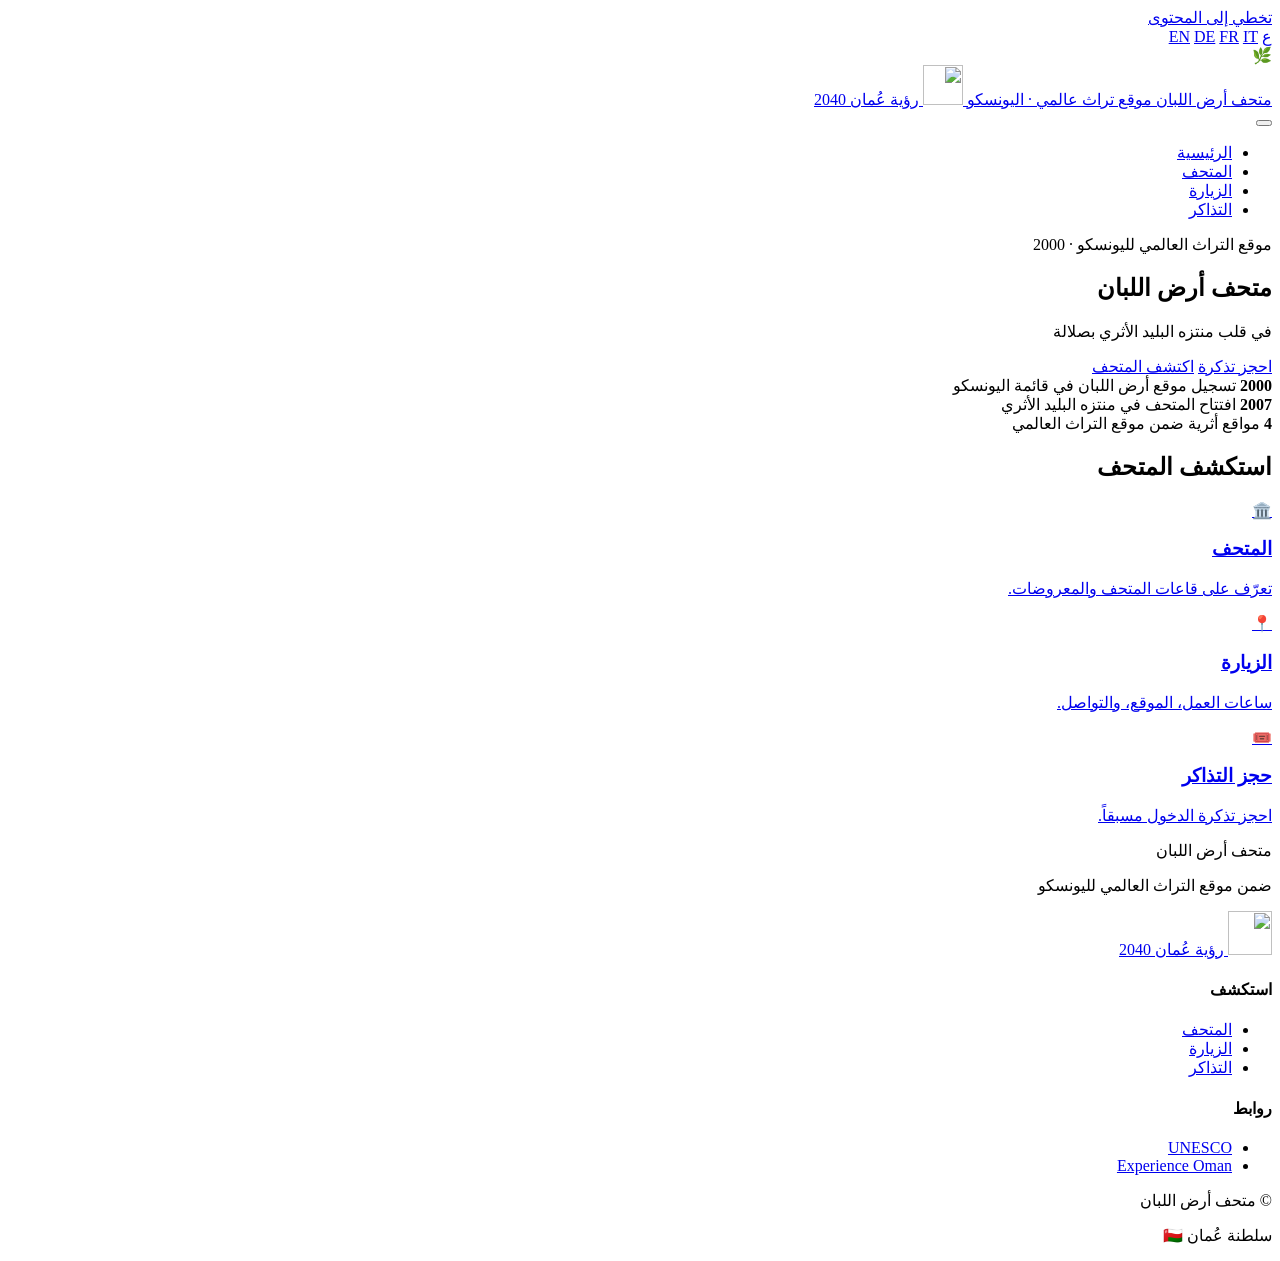
==== commit e7613961: "Add files via upload" ====
--- a/index[1].html
+++ b/index[1].html
@@ -32,7 +32,8 @@
                         <span class="logo-sub" data-i18n="logo.sub">موقع تراث عالمي · اليونسكو</span>
                     </a>
                     <a href="https://www.oman2040.om/?lang=ar" class="vision2040-badge" target="_blank" rel="noopener noreferrer">
-                        <img src="vision2040.png" class="vision2040-logo" alt="رؤية عُمان 2040" data-i18n-alt="vision2040.alt" width="180" height="48" loading="lazy" decoding="async">
+                        <img src="vision2040.png" class="vision2040-logo" alt="" width="40" height="40" loading="lazy" decoding="async" aria-hidden="true">
+                        <span class="vision2040-label" data-i18n="vision2040.label">رؤية عُمان 2040</span>
                     </a>
                 </div>
             </div>
@@ -114,7 +115,8 @@
                     <p class="logo-title" data-i18n="logo.title">متحف أرض اللبان</p>
                     <p data-i18n="footer.brand">ضمن موقع التراث العالمي لليونسكو</p>
                     <a href="https://www.oman2040.om/?lang=ar" class="vision2040-badge vision2040-badge--footer" target="_blank" rel="noopener noreferrer">
-                        <img src="vision2040.png" class="vision2040-logo" alt="رؤية عُمان 2040" data-i18n-alt="vision2040.alt" width="200" height="54" loading="lazy" decoding="async">
+                        <img src="vision2040.png" class="vision2040-logo" alt="" width="44" height="44" loading="lazy" decoding="async" aria-hidden="true">
+                        <span class="vision2040-label" data-i18n="vision2040.label">رؤية عُمان 2040</span>
                     </a>
                 </div>
                 <div>
